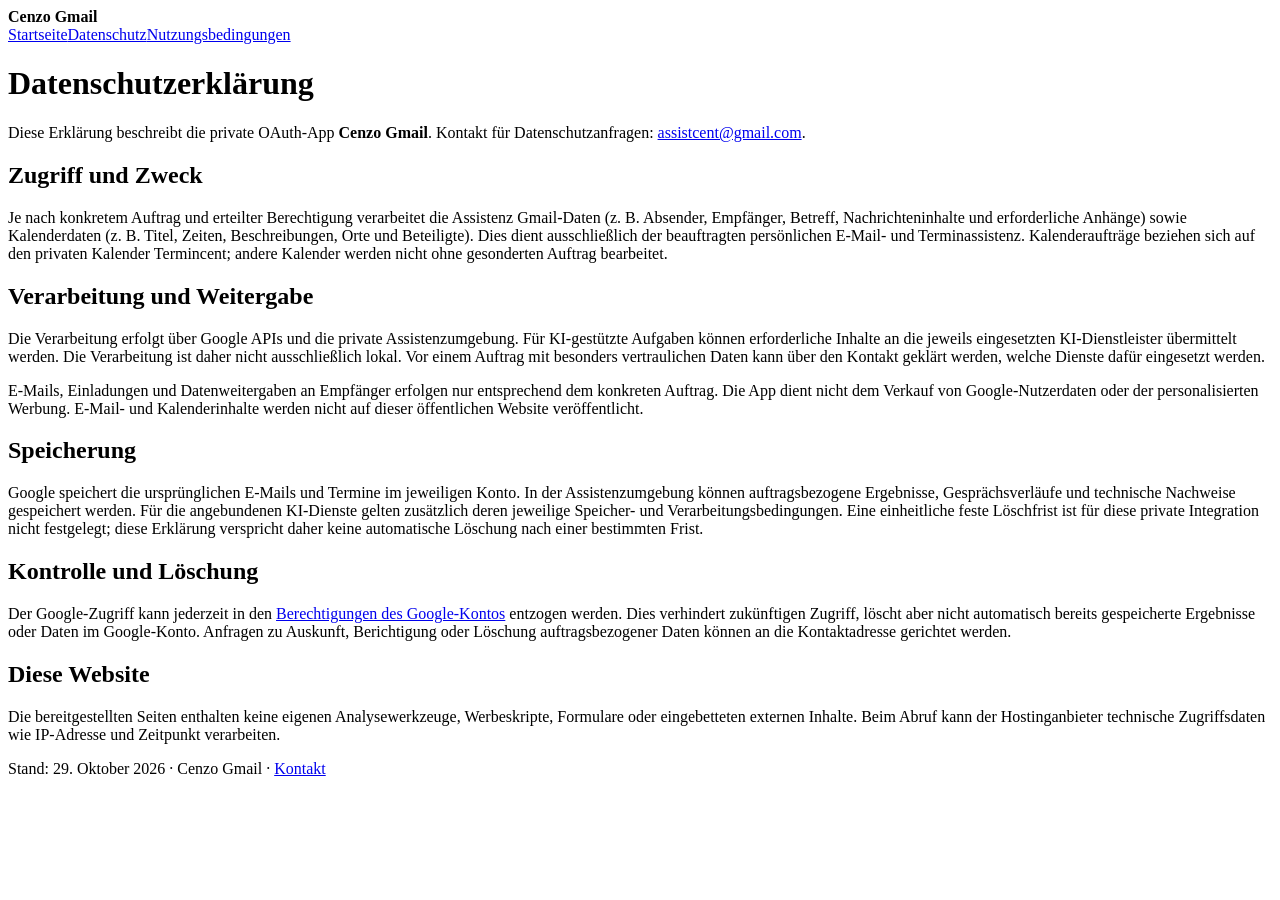
==== datenschutz.html @ 74779d7a "Publish reviewed website: datenschutz.html" ====
<!doctype html>
<html lang="de"><head><meta charset="utf-8"><meta name="viewport" content="width=device-width,initial-scale=1"><meta name="description" content="Cenzo Gmail – private Assistenz für Gmail und Google Kalender."><title>Datenschutzerklärung | Cenzo Gmail</title><link rel="stylesheet" href="style.css"></head><body><header><strong>Cenzo Gmail</strong><nav aria-label="Hauptnavigation"><a href="index.html">Startseite</a><a href="datenschutz.html">Datenschutz</a><a href="nutzungsbedingungen.html">Nutzungsbedingungen</a></nav></header><main><h1>Datenschutzerklärung</h1><p>Diese Erklärung beschreibt die private OAuth-App <strong>Cenzo Gmail</strong>. Kontakt für Datenschutzanfragen: <a href="mailto:assistcent@gmail.com">assistcent@gmail.com</a>.</p><h2>Zugriff und Zweck</h2><p>Je nach konkretem Auftrag und erteilter Berechtigung verarbeitet die Assistenz Gmail-Daten (z. B. Absender, Empfänger, Betreff, Nachrichteninhalte und erforderliche Anhänge) sowie Kalenderdaten (z. B. Titel, Zeiten, Beschreibungen, Orte und Beteiligte). Dies dient ausschließlich der beauftragten persönlichen E-Mail- und Terminassistenz. Kalenderaufträge beziehen sich auf den privaten Kalender Termincent; andere Kalender werden nicht ohne gesonderten Auftrag bearbeitet.</p><h2>Verarbeitung und Weitergabe</h2><p>Die Verarbeitung erfolgt über Google APIs und die private Assistenzumgebung. Für KI-gestützte Aufgaben können erforderliche Inhalte an die jeweils eingesetzten KI-Dienstleister übermittelt werden. Die Verarbeitung ist daher nicht ausschließlich lokal. Vor einem Auftrag mit besonders vertraulichen Daten kann über den Kontakt geklärt werden, welche Dienste dafür eingesetzt werden.</p><p>E-Mails, Einladungen und Datenweitergaben an Empfänger erfolgen nur entsprechend dem konkreten Auftrag. Die App dient nicht dem Verkauf von Google-Nutzerdaten oder der personalisierten Werbung. E-Mail- und Kalenderinhalte werden nicht auf dieser öffentlichen Website veröffentlicht.</p><h2>Speicherung</h2><p>Google speichert die ursprünglichen E-Mails und Termine im jeweiligen Konto. In der Assistenzumgebung können auftragsbezogene Ergebnisse, Gesprächsverläufe und technische Nachweise gespeichert werden. Für die angebundenen KI-Dienste gelten zusätzlich deren jeweilige Speicher- und Verarbeitungsbedingungen. Eine einheitliche feste Löschfrist ist für diese private Integration nicht festgelegt; diese Erklärung verspricht daher keine automatische Löschung nach einer bestimmten Frist.</p><h2>Kontrolle und Löschung</h2><p>Der Google-Zugriff kann jederzeit in den <a href="https://myaccount.google.com/permissions">Berechtigungen des Google-Kontos</a> entzogen werden. Dies verhindert zukünftigen Zugriff, löscht aber nicht automatisch bereits gespeicherte Ergebnisse oder Daten im Google-Konto. Anfragen zu Auskunft, Berichtigung oder Löschung auftragsbezogener Daten können an die Kontaktadresse gerichtet werden.</p><h2>Diese Website</h2><p>Die bereitgestellten Seiten enthalten keine eigenen Analysewerkzeuge, Werbeskripte, Formulare oder eingebetteten externen Inhalte. Beim Abruf kann der Hostinganbieter technische Zugriffsdaten wie IP-Adresse und Zeitpunkt verarbeiten.</p></main><footer><p>Stand: 29. Oktober 2026 · Cenzo Gmail · <a href="mailto:assistcent@gmail.com">Kontakt</a></p></footer></body></html>
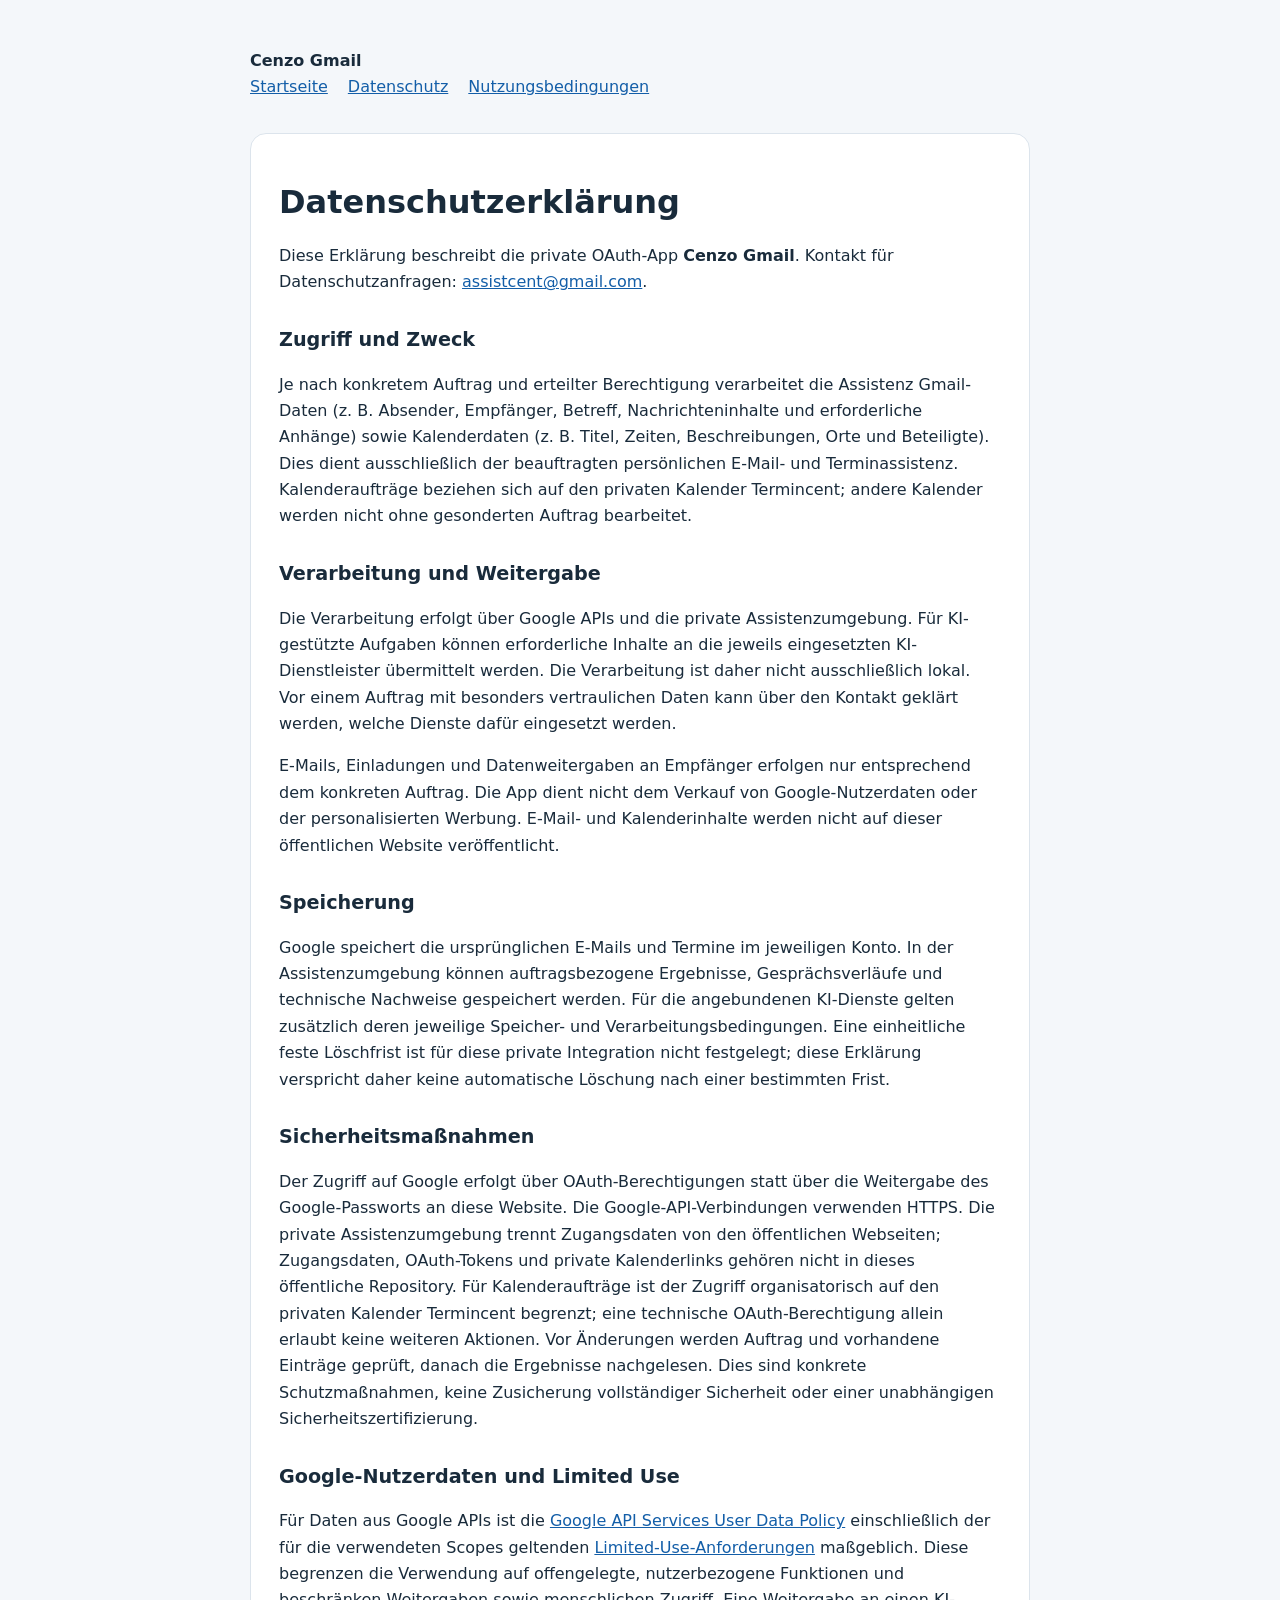
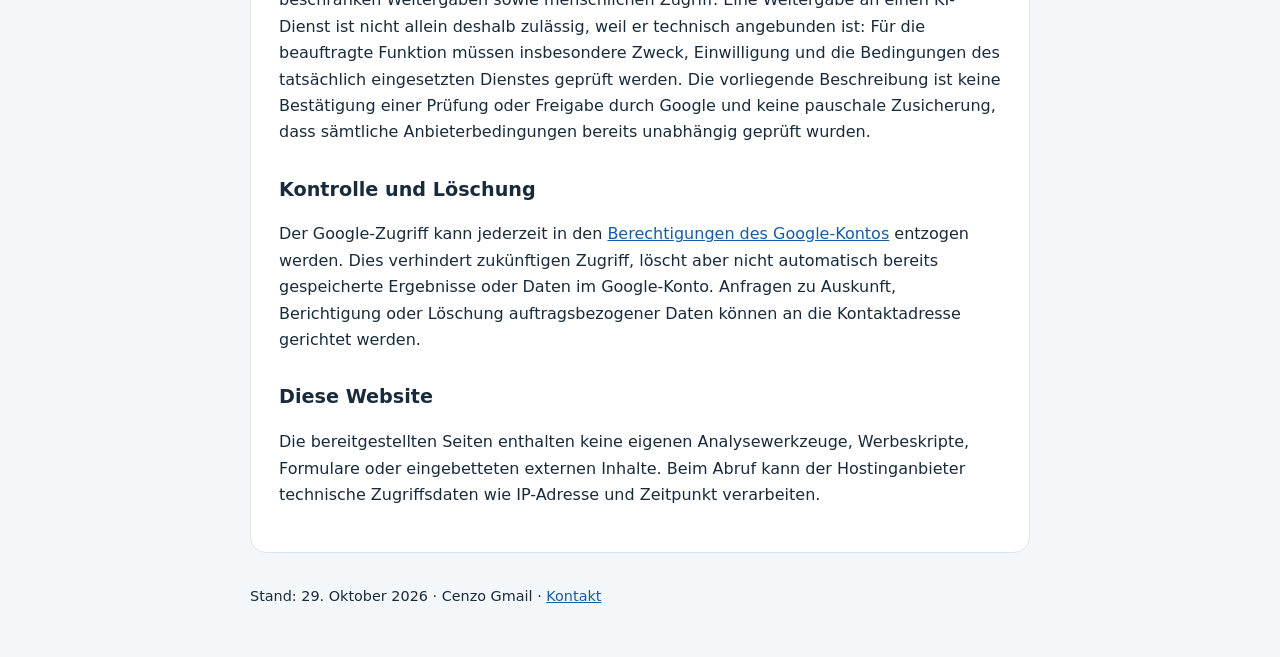
==== commit dd7c78bb: "Clarify homepage privacy links and Google data safeguards" ====
--- a/datenschutz.html
+++ b/datenschutz.html
@@ -1,2 +1,2 @@
 <!doctype html>
-<html lang="de"><head><meta charset="utf-8"><meta name="viewport" content="width=device-width,initial-scale=1"><meta name="description" content="Cenzo Gmail – private Assistenz für Gmail und Google Kalender."><title>Datenschutzerklärung | Cenzo Gmail</title><link rel="stylesheet" href="style.css"></head><body><header><strong>Cenzo Gmail</strong><nav aria-label="Hauptnavigation"><a href="index.html">Startseite</a><a href="datenschutz.html">Datenschutz</a><a href="nutzungsbedingungen.html">Nutzungsbedingungen</a></nav></header><main><h1>Datenschutzerklärung</h1><p>Diese Erklärung beschreibt die private OAuth-App <strong>Cenzo Gmail</strong>. Kontakt für Datenschutzanfragen: <a href="mailto:assistcent@gmail.com">assistcent@gmail.com</a>.</p><h2>Zugriff und Zweck</h2><p>Je nach konkretem Auftrag und erteilter Berechtigung verarbeitet die Assistenz Gmail-Daten (z. B. Absender, Empfänger, Betreff, Nachrichteninhalte und erforderliche Anhänge) sowie Kalenderdaten (z. B. Titel, Zeiten, Beschreibungen, Orte und Beteiligte). Dies dient ausschließlich der beauftragten persönlichen E-Mail- und Terminassistenz. Kalenderaufträge beziehen sich auf den privaten Kalender Termincent; andere Kalender werden nicht ohne gesonderten Auftrag bearbeitet.</p><h2>Verarbeitung und Weitergabe</h2><p>Die Verarbeitung erfolgt über Google APIs und die private Assistenzumgebung. Für KI-gestützte Aufgaben können erforderliche Inhalte an die jeweils eingesetzten KI-Dienstleister übermittelt werden. Die Verarbeitung ist daher nicht ausschließlich lokal. Vor einem Auftrag mit besonders vertraulichen Daten kann über den Kontakt geklärt werden, welche Dienste dafür eingesetzt werden.</p><p>E-Mails, Einladungen und Datenweitergaben an Empfänger erfolgen nur entsprechend dem konkreten Auftrag. Die App dient nicht dem Verkauf von Google-Nutzerdaten oder der personalisierten Werbung. E-Mail- und Kalenderinhalte werden nicht auf dieser öffentlichen Website veröffentlicht.</p><h2>Speicherung</h2><p>Google speichert die ursprünglichen E-Mails und Termine im jeweiligen Konto. In der Assistenzumgebung können auftragsbezogene Ergebnisse, Gesprächsverläufe und technische Nachweise gespeichert werden. Für die angebundenen KI-Dienste gelten zusätzlich deren jeweilige Speicher- und Verarbeitungsbedingungen. Eine einheitliche feste Löschfrist ist für diese private Integration nicht festgelegt; diese Erklärung verspricht daher keine automatische Löschung nach einer bestimmten Frist.</p><h2>Kontrolle und Löschung</h2><p>Der Google-Zugriff kann jederzeit in den <a href="https://myaccount.google.com/permissions">Berechtigungen des Google-Kontos</a> entzogen werden. Dies verhindert zukünftigen Zugriff, löscht aber nicht automatisch bereits gespeicherte Ergebnisse oder Daten im Google-Konto. Anfragen zu Auskunft, Berichtigung oder Löschung auftragsbezogener Daten können an die Kontaktadresse gerichtet werden.</p><h2>Diese Website</h2><p>Die bereitgestellten Seiten enthalten keine eigenen Analysewerkzeuge, Werbeskripte, Formulare oder eingebetteten externen Inhalte. Beim Abruf kann der Hostinganbieter technische Zugriffsdaten wie IP-Adresse und Zeitpunkt verarbeiten.</p></main><footer><p>Stand: 29. Oktober 2026 · Cenzo Gmail · <a href="mailto:assistcent@gmail.com">Kontakt</a></p></footer></body></html>
+<html lang="de"><head><meta charset="utf-8"><meta name="viewport" content="width=device-width,initial-scale=1"><meta name="description" content="Cenzo Gmail – private Assistenz für Gmail und Google Kalender."><title>Datenschutzerklärung | Cenzo Gmail</title><link rel="stylesheet" href="style.css"></head><body><header><strong>Cenzo Gmail</strong><nav aria-label="Hauptnavigation"><a href="index.html">Startseite</a><a href="datenschutz.html">Datenschutz</a><a href="nutzungsbedingungen.html">Nutzungsbedingungen</a></nav></header><main><h1>Datenschutzerklärung</h1><p>Diese Erklärung beschreibt die private OAuth-App <strong>Cenzo Gmail</strong>. Kontakt für Datenschutzanfragen: <a href="mailto:assistcent@gmail.com">assistcent@gmail.com</a>.</p><h2>Zugriff und Zweck</h2><p>Je nach konkretem Auftrag und erteilter Berechtigung verarbeitet die Assistenz Gmail-Daten (z. B. Absender, Empfänger, Betreff, Nachrichteninhalte und erforderliche Anhänge) sowie Kalenderdaten (z. B. Titel, Zeiten, Beschreibungen, Orte und Beteiligte). Dies dient ausschließlich der beauftragten persönlichen E-Mail- und Terminassistenz. Kalenderaufträge beziehen sich auf den privaten Kalender Termincent; andere Kalender werden nicht ohne gesonderten Auftrag bearbeitet.</p><h2>Verarbeitung und Weitergabe</h2><p>Die Verarbeitung erfolgt über Google APIs und die private Assistenzumgebung. Für KI-gestützte Aufgaben können erforderliche Inhalte an die jeweils eingesetzten KI-Dienstleister übermittelt werden. Die Verarbeitung ist daher nicht ausschließlich lokal. Vor einem Auftrag mit besonders vertraulichen Daten kann über den Kontakt geklärt werden, welche Dienste dafür eingesetzt werden.</p><p>E-Mails, Einladungen und Datenweitergaben an Empfänger erfolgen nur entsprechend dem konkreten Auftrag. Die App dient nicht dem Verkauf von Google-Nutzerdaten oder der personalisierten Werbung. E-Mail- und Kalenderinhalte werden nicht auf dieser öffentlichen Website veröffentlicht.</p><h2>Speicherung</h2><p>Google speichert die ursprünglichen E-Mails und Termine im jeweiligen Konto. In der Assistenzumgebung können auftragsbezogene Ergebnisse, Gesprächsverläufe und technische Nachweise gespeichert werden. Für die angebundenen KI-Dienste gelten zusätzlich deren jeweilige Speicher- und Verarbeitungsbedingungen. Eine einheitliche feste Löschfrist ist für diese private Integration nicht festgelegt; diese Erklärung verspricht daher keine automatische Löschung nach einer bestimmten Frist.</p><h2>Sicherheitsmaßnahmen</h2><p>Der Zugriff auf Google erfolgt über OAuth-Berechtigungen statt über die Weitergabe des Google-Passworts an diese Website. Die Google-API-Verbindungen verwenden HTTPS. Die private Assistenzumgebung trennt Zugangsdaten von den öffentlichen Webseiten; Zugangsdaten, OAuth-Tokens und private Kalenderlinks gehören nicht in dieses öffentliche Repository. Für Kalenderaufträge ist der Zugriff organisatorisch auf den privaten Kalender Termincent begrenzt; eine technische OAuth-Berechtigung allein erlaubt keine weiteren Aktionen. Vor Änderungen werden Auftrag und vorhandene Einträge geprüft, danach die Ergebnisse nachgelesen. Dies sind konkrete Schutzmaßnahmen, keine Zusicherung vollständiger Sicherheit oder einer unabhängigen Sicherheitszertifizierung.</p><h2>Google-Nutzerdaten und Limited Use</h2><p>Für Daten aus Google APIs ist die <a href="https://developers.google.com/terms/api-services-user-data-policy">Google API Services User Data Policy</a> einschließlich der für die verwendeten Scopes geltenden <a href="https://developers.google.com/terms/api-services-user-data-policy#additional_requirements_for_specific_api_scopes">Limited-Use-Anforderungen</a> maßgeblich. Diese begrenzen die Verwendung auf offengelegte, nutzerbezogene Funktionen und beschränken Weitergaben sowie menschlichen Zugriff. Eine Weitergabe an einen KI-Dienst ist nicht allein deshalb zulässig, weil er technisch angebunden ist: Für die beauftragte Funktion müssen insbesondere Zweck, Einwilligung und die Bedingungen des tatsächlich eingesetzten Dienstes geprüft werden. Die vorliegende Beschreibung ist keine Bestätigung einer Prüfung oder Freigabe durch Google und keine pauschale Zusicherung, dass sämtliche Anbieterbedingungen bereits unabhängig geprüft wurden.</p><h2>Kontrolle und Löschung</h2><p>Der Google-Zugriff kann jederzeit in den <a href="https://myaccount.google.com/permissions">Berechtigungen des Google-Kontos</a> entzogen werden. Dies verhindert zukünftigen Zugriff, löscht aber nicht automatisch bereits gespeicherte Ergebnisse oder Daten im Google-Konto. Anfragen zu Auskunft, Berichtigung oder Löschung auftragsbezogener Daten können an die Kontaktadresse gerichtet werden.</p><h2>Diese Website</h2><p>Die bereitgestellten Seiten enthalten keine eigenen Analysewerkzeuge, Werbeskripte, Formulare oder eingebetteten externen Inhalte. Beim Abruf kann der Hostinganbieter technische Zugriffsdaten wie IP-Adresse und Zeitpunkt verarbeiten.</p></main><footer><p>Stand: 29. Oktober 2026 · Cenzo Gmail · <a href="mailto:assistcent@gmail.com">Kontakt</a></p></footer></body></html>
--- a/style.css
+++ b/style.css
@@ -0,0 +1 @@
+:root{color-scheme:light;font-family:system-ui,sans-serif;color:#192b3b;background:#f4f7fa}body{max-width:780px;margin:48px auto;padding:0 24px;line-height:1.65}header,main,footer{margin-bottom:32px}nav{display:flex;flex-wrap:wrap;gap:20px}a{color:#135ea8}main{background:white;border:1px solid #dce4ec;border-radius:16px;padding:28px}h1{line-height:1.2}h2{font-size:1.2rem;margin-top:28px}.note{color:#4d6070}footer{font-size:.9rem}@media(max-width:500px){body{margin:24px auto;padding:0 16px}main{padding:20px}}
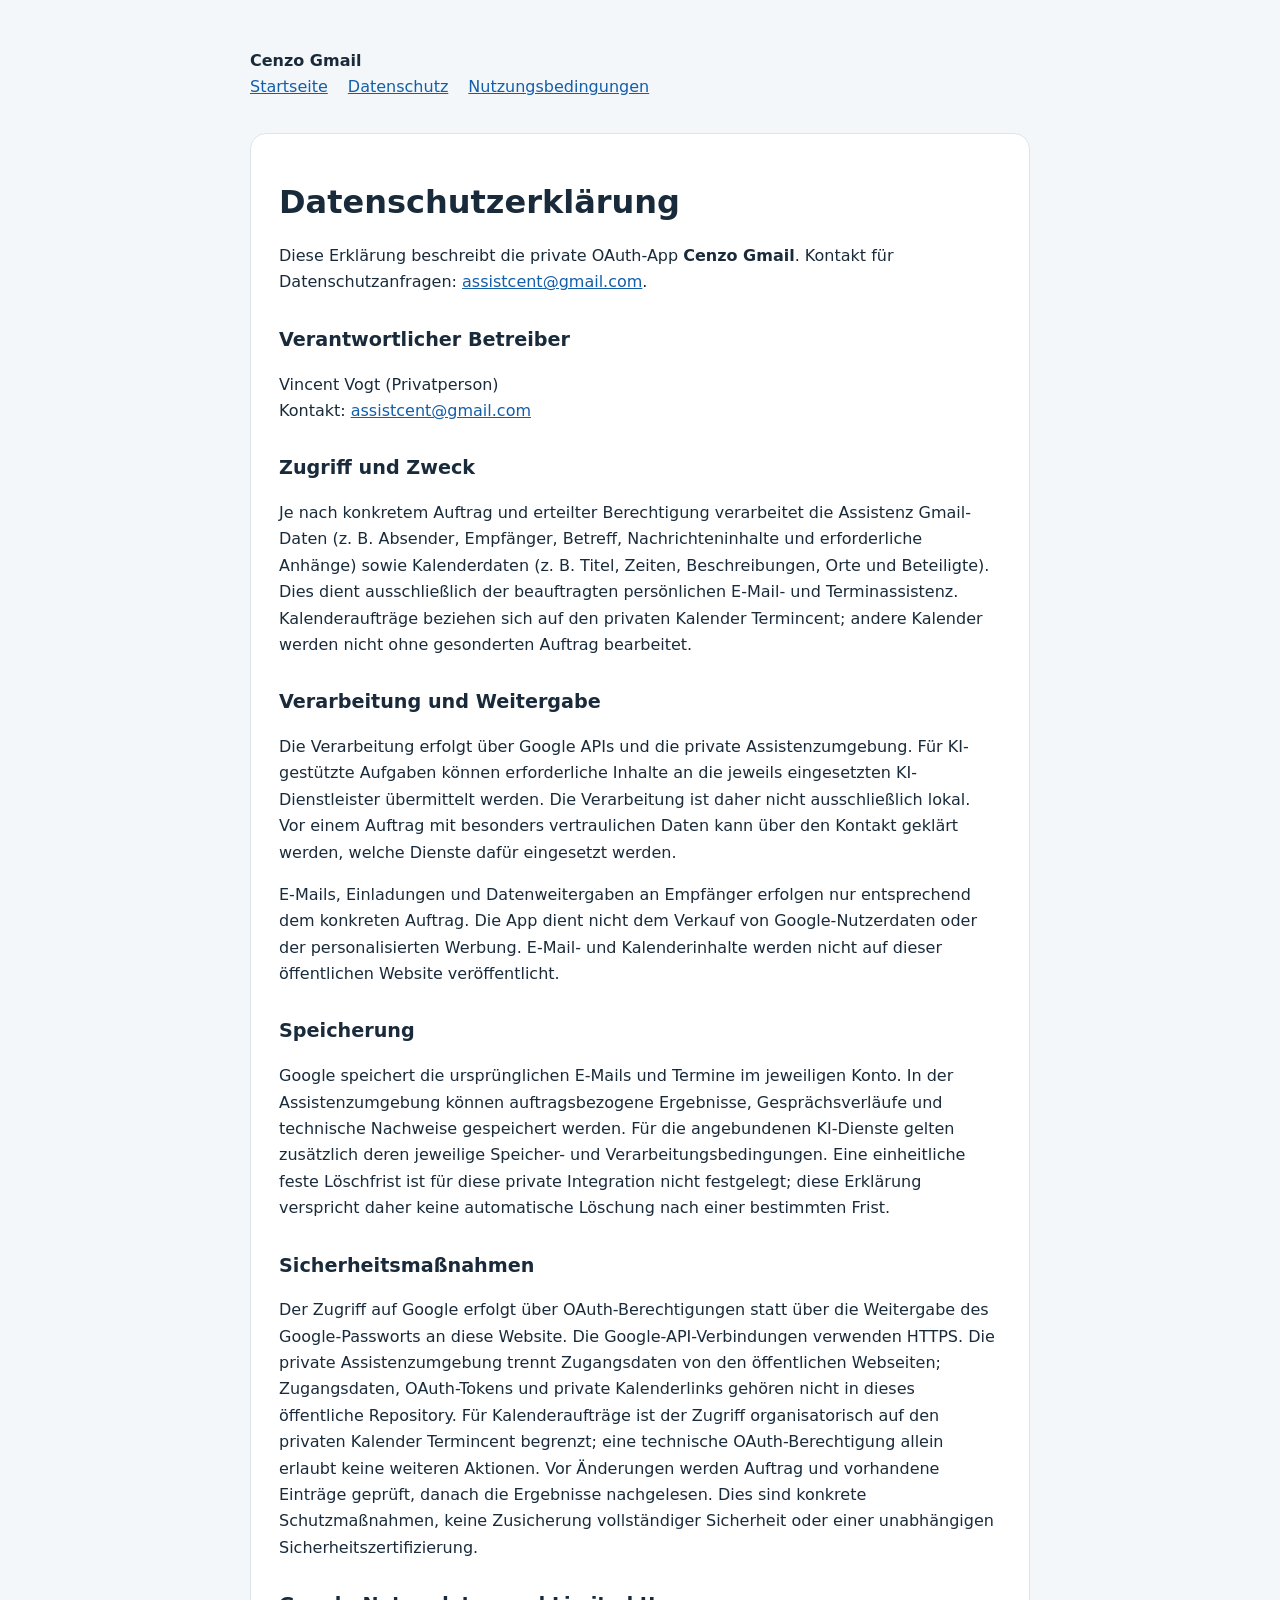
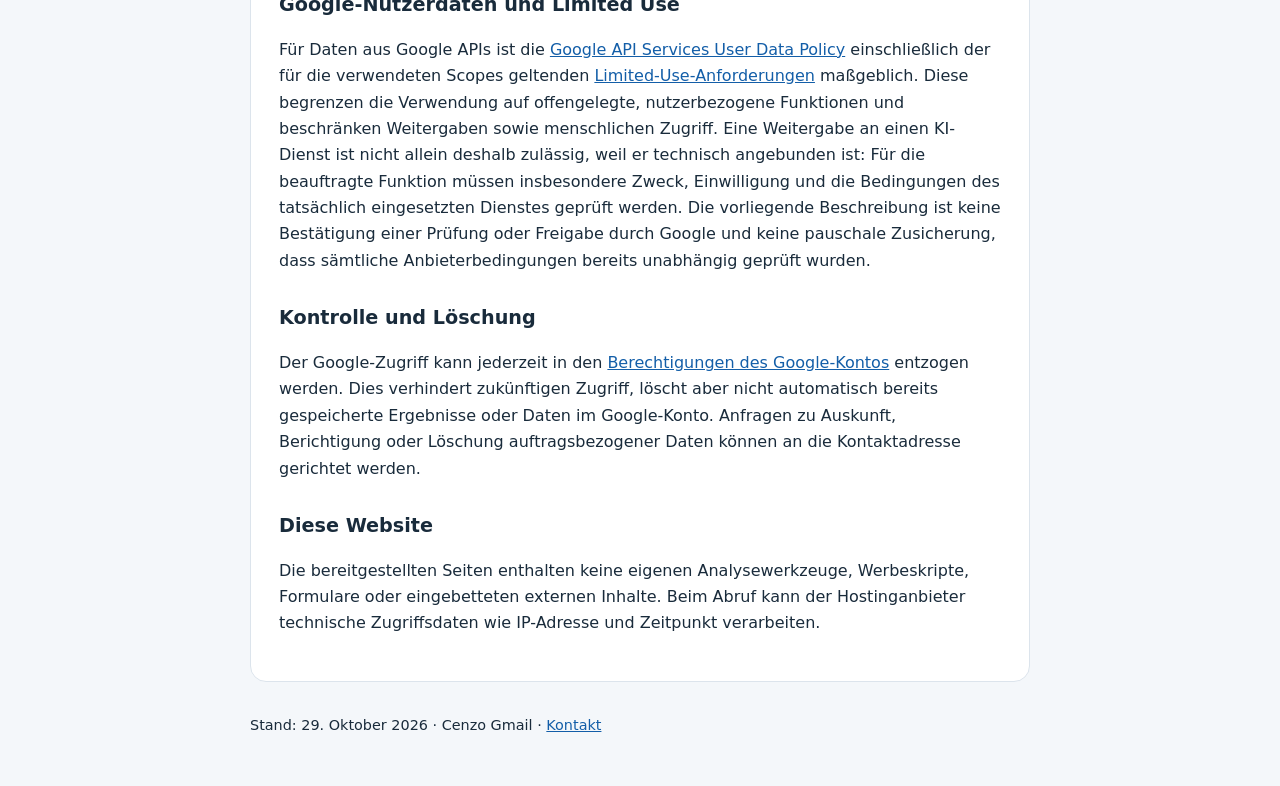
==== commit 01d1ee7f: "Identify confirmed private operator Vincent Vogt" ====
--- a/datenschutz.html
+++ b/datenschutz.html
@@ -1,2 +1,2 @@
 <!doctype html>
-<html lang="de"><head><meta charset="utf-8"><meta name="viewport" content="width=device-width,initial-scale=1"><meta name="description" content="Cenzo Gmail – private Assistenz für Gmail und Google Kalender."><title>Datenschutzerklärung | Cenzo Gmail</title><link rel="stylesheet" href="style.css"></head><body><header><strong>Cenzo Gmail</strong><nav aria-label="Hauptnavigation"><a href="index.html">Startseite</a><a href="datenschutz.html">Datenschutz</a><a href="nutzungsbedingungen.html">Nutzungsbedingungen</a></nav></header><main><h1>Datenschutzerklärung</h1><p>Diese Erklärung beschreibt die private OAuth-App <strong>Cenzo Gmail</strong>. Kontakt für Datenschutzanfragen: <a href="mailto:assistcent@gmail.com">assistcent@gmail.com</a>.</p><h2>Zugriff und Zweck</h2><p>Je nach konkretem Auftrag und erteilter Berechtigung verarbeitet die Assistenz Gmail-Daten (z. B. Absender, Empfänger, Betreff, Nachrichteninhalte und erforderliche Anhänge) sowie Kalenderdaten (z. B. Titel, Zeiten, Beschreibungen, Orte und Beteiligte). Dies dient ausschließlich der beauftragten persönlichen E-Mail- und Terminassistenz. Kalenderaufträge beziehen sich auf den privaten Kalender Termincent; andere Kalender werden nicht ohne gesonderten Auftrag bearbeitet.</p><h2>Verarbeitung und Weitergabe</h2><p>Die Verarbeitung erfolgt über Google APIs und die private Assistenzumgebung. Für KI-gestützte Aufgaben können erforderliche Inhalte an die jeweils eingesetzten KI-Dienstleister übermittelt werden. Die Verarbeitung ist daher nicht ausschließlich lokal. Vor einem Auftrag mit besonders vertraulichen Daten kann über den Kontakt geklärt werden, welche Dienste dafür eingesetzt werden.</p><p>E-Mails, Einladungen und Datenweitergaben an Empfänger erfolgen nur entsprechend dem konkreten Auftrag. Die App dient nicht dem Verkauf von Google-Nutzerdaten oder der personalisierten Werbung. E-Mail- und Kalenderinhalte werden nicht auf dieser öffentlichen Website veröffentlicht.</p><h2>Speicherung</h2><p>Google speichert die ursprünglichen E-Mails und Termine im jeweiligen Konto. In der Assistenzumgebung können auftragsbezogene Ergebnisse, Gesprächsverläufe und technische Nachweise gespeichert werden. Für die angebundenen KI-Dienste gelten zusätzlich deren jeweilige Speicher- und Verarbeitungsbedingungen. Eine einheitliche feste Löschfrist ist für diese private Integration nicht festgelegt; diese Erklärung verspricht daher keine automatische Löschung nach einer bestimmten Frist.</p><h2>Sicherheitsmaßnahmen</h2><p>Der Zugriff auf Google erfolgt über OAuth-Berechtigungen statt über die Weitergabe des Google-Passworts an diese Website. Die Google-API-Verbindungen verwenden HTTPS. Die private Assistenzumgebung trennt Zugangsdaten von den öffentlichen Webseiten; Zugangsdaten, OAuth-Tokens und private Kalenderlinks gehören nicht in dieses öffentliche Repository. Für Kalenderaufträge ist der Zugriff organisatorisch auf den privaten Kalender Termincent begrenzt; eine technische OAuth-Berechtigung allein erlaubt keine weiteren Aktionen. Vor Änderungen werden Auftrag und vorhandene Einträge geprüft, danach die Ergebnisse nachgelesen. Dies sind konkrete Schutzmaßnahmen, keine Zusicherung vollständiger Sicherheit oder einer unabhängigen Sicherheitszertifizierung.</p><h2>Google-Nutzerdaten und Limited Use</h2><p>Für Daten aus Google APIs ist die <a href="https://developers.google.com/terms/api-services-user-data-policy">Google API Services User Data Policy</a> einschließlich der für die verwendeten Scopes geltenden <a href="https://developers.google.com/terms/api-services-user-data-policy#additional_requirements_for_specific_api_scopes">Limited-Use-Anforderungen</a> maßgeblich. Diese begrenzen die Verwendung auf offengelegte, nutzerbezogene Funktionen und beschränken Weitergaben sowie menschlichen Zugriff. Eine Weitergabe an einen KI-Dienst ist nicht allein deshalb zulässig, weil er technisch angebunden ist: Für die beauftragte Funktion müssen insbesondere Zweck, Einwilligung und die Bedingungen des tatsächlich eingesetzten Dienstes geprüft werden. Die vorliegende Beschreibung ist keine Bestätigung einer Prüfung oder Freigabe durch Google und keine pauschale Zusicherung, dass sämtliche Anbieterbedingungen bereits unabhängig geprüft wurden.</p><h2>Kontrolle und Löschung</h2><p>Der Google-Zugriff kann jederzeit in den <a href="https://myaccount.google.com/permissions">Berechtigungen des Google-Kontos</a> entzogen werden. Dies verhindert zukünftigen Zugriff, löscht aber nicht automatisch bereits gespeicherte Ergebnisse oder Daten im Google-Konto. Anfragen zu Auskunft, Berichtigung oder Löschung auftragsbezogener Daten können an die Kontaktadresse gerichtet werden.</p><h2>Diese Website</h2><p>Die bereitgestellten Seiten enthalten keine eigenen Analysewerkzeuge, Werbeskripte, Formulare oder eingebetteten externen Inhalte. Beim Abruf kann der Hostinganbieter technische Zugriffsdaten wie IP-Adresse und Zeitpunkt verarbeiten.</p></main><footer><p>Stand: 29. Oktober 2026 · Cenzo Gmail · <a href="mailto:assistcent@gmail.com">Kontakt</a></p></footer></body></html>
+<html lang="de"><head><meta charset="utf-8"><meta name="viewport" content="width=device-width,initial-scale=1"><meta name="description" content="Cenzo Gmail – private Assistenz für Gmail und Google Kalender."><title>Datenschutzerklärung | Cenzo Gmail</title><link rel="stylesheet" href="style.css"></head><body><header><strong>Cenzo Gmail</strong><nav aria-label="Hauptnavigation"><a href="index.html">Startseite</a><a href="datenschutz.html">Datenschutz</a><a href="nutzungsbedingungen.html">Nutzungsbedingungen</a></nav></header><main><h1>Datenschutzerklärung</h1><p>Diese Erklärung beschreibt die private OAuth-App <strong>Cenzo Gmail</strong>. Kontakt für Datenschutzanfragen: <a href="mailto:assistcent@gmail.com">assistcent@gmail.com</a>.</p><h2>Verantwortlicher Betreiber</h2><p>Vincent Vogt (Privatperson)<br>Kontakt: <a href="mailto:assistcent@gmail.com">assistcent@gmail.com</a></p><h2>Zugriff und Zweck</h2><p>Je nach konkretem Auftrag und erteilter Berechtigung verarbeitet die Assistenz Gmail-Daten (z. B. Absender, Empfänger, Betreff, Nachrichteninhalte und erforderliche Anhänge) sowie Kalenderdaten (z. B. Titel, Zeiten, Beschreibungen, Orte und Beteiligte). Dies dient ausschließlich der beauftragten persönlichen E-Mail- und Terminassistenz. Kalenderaufträge beziehen sich auf den privaten Kalender Termincent; andere Kalender werden nicht ohne gesonderten Auftrag bearbeitet.</p><h2>Verarbeitung und Weitergabe</h2><p>Die Verarbeitung erfolgt über Google APIs und die private Assistenzumgebung. Für KI-gestützte Aufgaben können erforderliche Inhalte an die jeweils eingesetzten KI-Dienstleister übermittelt werden. Die Verarbeitung ist daher nicht ausschließlich lokal. Vor einem Auftrag mit besonders vertraulichen Daten kann über den Kontakt geklärt werden, welche Dienste dafür eingesetzt werden.</p><p>E-Mails, Einladungen und Datenweitergaben an Empfänger erfolgen nur entsprechend dem konkreten Auftrag. Die App dient nicht dem Verkauf von Google-Nutzerdaten oder der personalisierten Werbung. E-Mail- und Kalenderinhalte werden nicht auf dieser öffentlichen Website veröffentlicht.</p><h2>Speicherung</h2><p>Google speichert die ursprünglichen E-Mails und Termine im jeweiligen Konto. In der Assistenzumgebung können auftragsbezogene Ergebnisse, Gesprächsverläufe und technische Nachweise gespeichert werden. Für die angebundenen KI-Dienste gelten zusätzlich deren jeweilige Speicher- und Verarbeitungsbedingungen. Eine einheitliche feste Löschfrist ist für diese private Integration nicht festgelegt; diese Erklärung verspricht daher keine automatische Löschung nach einer bestimmten Frist.</p><h2>Sicherheitsmaßnahmen</h2><p>Der Zugriff auf Google erfolgt über OAuth-Berechtigungen statt über die Weitergabe des Google-Passworts an diese Website. Die Google-API-Verbindungen verwenden HTTPS. Die private Assistenzumgebung trennt Zugangsdaten von den öffentlichen Webseiten; Zugangsdaten, OAuth-Tokens und private Kalenderlinks gehören nicht in dieses öffentliche Repository. Für Kalenderaufträge ist der Zugriff organisatorisch auf den privaten Kalender Termincent begrenzt; eine technische OAuth-Berechtigung allein erlaubt keine weiteren Aktionen. Vor Änderungen werden Auftrag und vorhandene Einträge geprüft, danach die Ergebnisse nachgelesen. Dies sind konkrete Schutzmaßnahmen, keine Zusicherung vollständiger Sicherheit oder einer unabhängigen Sicherheitszertifizierung.</p><h2>Google-Nutzerdaten und Limited Use</h2><p>Für Daten aus Google APIs ist die <a href="https://developers.google.com/terms/api-services-user-data-policy">Google API Services User Data Policy</a> einschließlich der für die verwendeten Scopes geltenden <a href="https://developers.google.com/terms/api-services-user-data-policy#additional_requirements_for_specific_api_scopes">Limited-Use-Anforderungen</a> maßgeblich. Diese begrenzen die Verwendung auf offengelegte, nutzerbezogene Funktionen und beschränken Weitergaben sowie menschlichen Zugriff. Eine Weitergabe an einen KI-Dienst ist nicht allein deshalb zulässig, weil er technisch angebunden ist: Für die beauftragte Funktion müssen insbesondere Zweck, Einwilligung und die Bedingungen des tatsächlich eingesetzten Dienstes geprüft werden. Die vorliegende Beschreibung ist keine Bestätigung einer Prüfung oder Freigabe durch Google und keine pauschale Zusicherung, dass sämtliche Anbieterbedingungen bereits unabhängig geprüft wurden.</p><h2>Kontrolle und Löschung</h2><p>Der Google-Zugriff kann jederzeit in den <a href="https://myaccount.google.com/permissions">Berechtigungen des Google-Kontos</a> entzogen werden. Dies verhindert zukünftigen Zugriff, löscht aber nicht automatisch bereits gespeicherte Ergebnisse oder Daten im Google-Konto. Anfragen zu Auskunft, Berichtigung oder Löschung auftragsbezogener Daten können an die Kontaktadresse gerichtet werden.</p><h2>Diese Website</h2><p>Die bereitgestellten Seiten enthalten keine eigenen Analysewerkzeuge, Werbeskripte, Formulare oder eingebetteten externen Inhalte. Beim Abruf kann der Hostinganbieter technische Zugriffsdaten wie IP-Adresse und Zeitpunkt verarbeiten.</p></main><footer><p>Stand: 29. Oktober 2026 · Cenzo Gmail · <a href="mailto:assistcent@gmail.com">Kontakt</a></p></footer></body></html>
